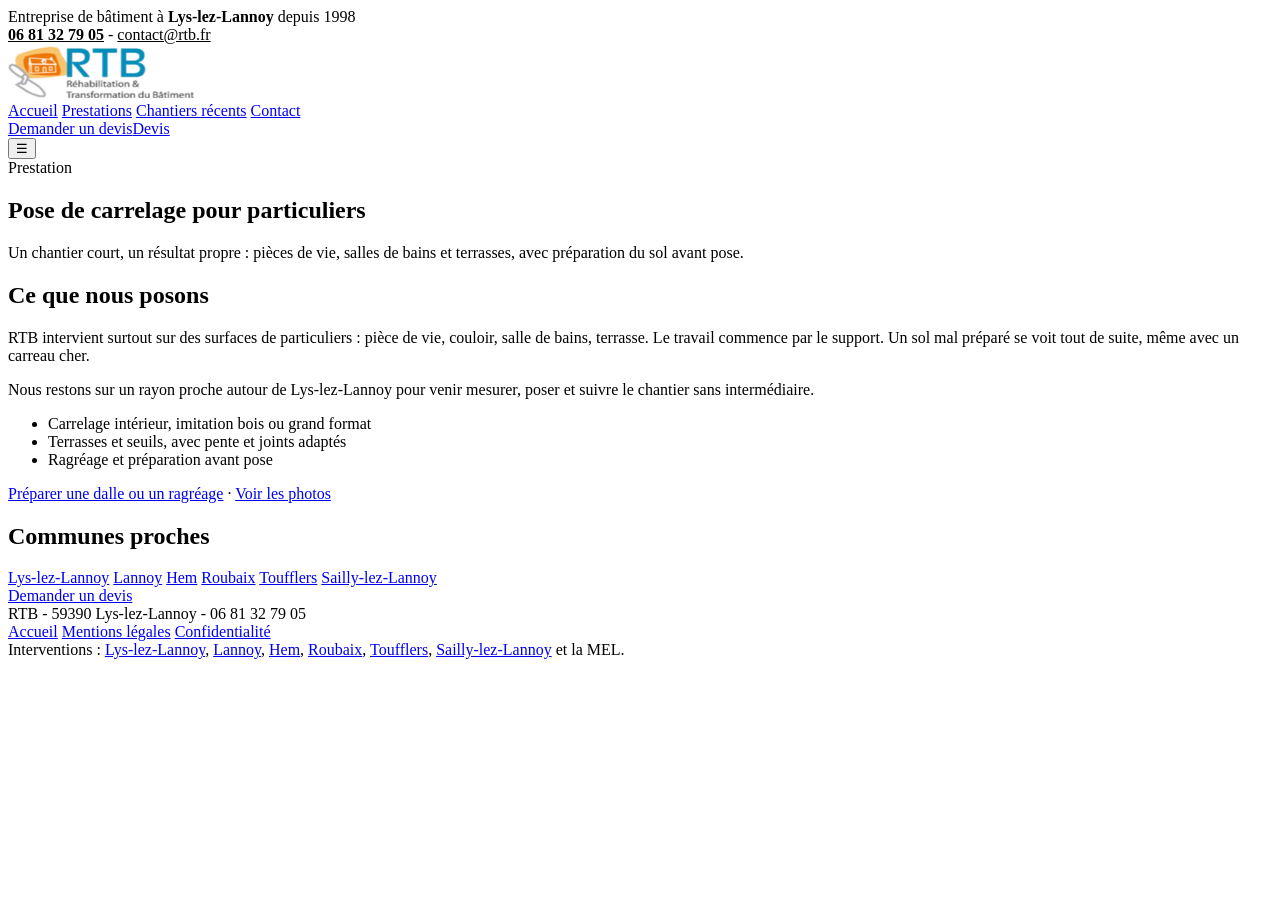
==== carrelage.html @ 93890838 "Close remaining local SEO gaps: HTTPS redirect, legal noindex, chantier H1." ====
﻿<!DOCTYPE html>
<html lang="fr">
<head>
    <meta charset="UTF-8">
    <meta name="viewport" content="width=device-width, initial-scale=1.0">
    <title>Carrelage à Lys-lez-Lannoy et dans la MEL | RTB</title>
    <meta name="description" content="Pose de carrelage intérieur et terrasse à Lys-lez-Lannoy. Préparation du support, ragréage et finitions. Devis gratuit, rappel sous 48 h.">
    <link rel="canonical" href="https://rtb.fr/carrelage.html">
    <link rel="icon" href="favicon.ico" sizes="any">
    <link rel="icon" type="image/png" sizes="32x32" href="favicon-32.png">
    <link rel="apple-touch-icon" href="apple-touch-icon.png">
    <meta property="og:type" content="website">
    <meta property="og:url" content="https://rtb.fr/carrelage.html">
    <meta property="og:title" content="Carrelage à Lys-lez-Lannoy et dans la MEL | RTB">
    <meta property="og:description" content="Pose de carrelage intérieur et terrasse à Lys-lez-Lannoy. Préparation du support, ragréage et finitions. Devis gratuit, rappel sous 48 h.">
    <meta property="og:image" content="https://rtb.fr/images/piece.jpg">
    <link rel="stylesheet" href="site.css">
    <script src="tracking.js" defer></script>
    <script type="application/ld+json">
{
      "@context": "https://schema.org",
      "@type": "Service",
      "name": "Pose de carrelage",
      "url": "https://rtb.fr/carrelage.html",
      "provider": {
        "@type": "HomeAndConstructionBusiness",
        "name": "Réhabilitation Transformation Bâtiment Rtb",
        "alternateName": "RTB",
        "telephone": "+33681327905",
        "address": {
          "@type": "PostalAddress",
          "addressLocality": "Lys-lez-Lannoy",
          "postalCode": "59390",
          "addressCountry": "FR"
        }
      },
      "areaServed": [
        {"@type":"City","name":"Lys-lez-Lannoy"},
        {"@type":"City","name":"Lannoy"},
        {"@type":"City","name":"Hem"},
        {"@type":"City","name":"Roubaix"},
        {"@type":"City","name":"Toufflers"},
        {"@type":"City","name":"Sailly-lez-Lannoy"}
      ]
    }
    </script>
</head>
<body>
    <div class="topbar">
        <div class="container topbar-inner">
            <div>Entreprise de bâtiment à <strong>Lys-lez-Lannoy</strong> depuis 1998</div>
            <div>
                <a href="tel:0681327905" style="color: inherit;"><strong>06 81 32 79 05</strong></a>
                -
                <a href="mailto:contact@rtb.fr" style="color: inherit;">contact@rtb.fr</a>
            </div>
        </div>
    </div>
    <header class="site-header">
        <div class="container header-inner">
            <a class="brand" href="index.html" aria-label="Accueil RTB">
                <img src="rtb-logo.png" alt="RTB Bâtiment" width="186" height="54">
            </a>
            <div class="nav-wrap" data-nav-wrap>
                <div class="nav-shell">
                    <nav class="nav" aria-label="Navigation principale">
                        <a class="nav-link" href="index.html">Accueil</a>
                        <a class="nav-link" href="index.html#prestations">Prestations</a>
                        <a class="nav-link" href="chantiers-recents.html">Chantiers récents</a>
                        <a class="nav-link" href="index.html#contact">Contact</a>
                    </nav>
                </div>
            </div>
            <div class="header-cta">
                <a href="index.html#top" class="btn btn-primary"><span class="cta-full">Demander un devis</span><span class="cta-short">Devis</span></a>
            </div>
            <button class="menu-toggle" type="button" aria-label="Ouvrir le menu" aria-expanded="false" data-menu-toggle>&#9776;</button>
        </div>
    </header>
    <main class="page-main">
        <div class="container">
            <section class="page-hero">
                <span class="eyebrow">Prestation</span>
                <h1>Pose de carrelage pour particuliers</h1>
                <p class="intro">Un chantier court, un résultat propre : pièces de vie, salles de bains et terrasses, avec préparation du sol avant pose.</p>
            </section>
                        <section class="card">
                <h2>Ce que nous posons</h2>
                <p>RTB intervient surtout sur des surfaces de particuliers : pièce de vie, couloir, salle de bains, terrasse. Le travail commence par le support. Un sol mal préparé se voit tout de suite, même avec un carreau cher.</p>
                <p>Nous restons sur un rayon proche autour de Lys-lez-Lannoy pour venir mesurer, poser et suivre le chantier sans intermédiaire.</p>
                <ul>
                    <li>Carrelage intérieur, imitation bois ou grand format</li>
                    <li>Terrasses et seuils, avec pente et joints adaptés</li>
                    <li>Ragréage et préparation avant pose</li>
                </ul>
                <p><a href="dalles-terrasses.html">Préparer une dalle ou un ragréage</a> · <a href="chantiers-recents.html">Voir les photos</a></p>
            </section>
            <section class="card">
                <h2>Communes proches</h2>
                <div class="related-grid">
                    <a href="lys-lez-lannoy.html">Lys-lez-Lannoy</a>
                    <a href="lannoy.html">Lannoy</a>
                    <a href="hem.html">Hem</a>
                    <a href="roubaix.html">Roubaix</a>
                    <a href="toufflers.html">Toufflers</a>
                    <a href="sailly-lez-lannoy.html">Sailly-lez-Lannoy</a>
                </div>
            </section>
            <div class="cta-row">
                <a class="btn btn-primary" href="index.html#top">Demander un devis</a>
            </div>
        </div>
    </main>
    <footer class="site-footer">
        <div class="container footer-inner">
            <div>RTB - 59390 Lys-lez-Lannoy - 06 81 32 79 05</div>
            <div class="footer-links">
                <a href="index.html">Accueil</a>
                <a href="mentions-legales.html">Mentions légales</a>
                <a href="politique-confidentialite.html">Confidentialité</a>
            </div>
            <div class="footer-zones">
                Interventions : <a href="lys-lez-lannoy.html">Lys-lez-Lannoy</a>,
                <a href="lannoy.html">Lannoy</a>,
                <a href="hem.html">Hem</a>,
                <a href="roubaix.html">Roubaix</a>,
                <a href="toufflers.html">Toufflers</a>,
                <a href="sailly-lez-lannoy.html">Sailly-lez-Lannoy</a>
                et la MEL.
            </div>
        </div>
    </footer>
    <script>
        const toggle = document.querySelector("[data-menu-toggle]");
        const navWrap = document.querySelector("[data-nav-wrap]");
        if (toggle && navWrap) {
            toggle.addEventListener("click", () => {
                const isOpen = navWrap.classList.toggle("open");
                toggle.setAttribute("aria-expanded", isOpen ? "true" : "false");
            });
            navWrap.querySelectorAll("a").forEach((link) => {
                link.addEventListener("click", () => {
                    navWrap.classList.remove("open");
                    toggle.setAttribute("aria-expanded", "false");
                });
            });
        }
    </script>
</body>
</html>
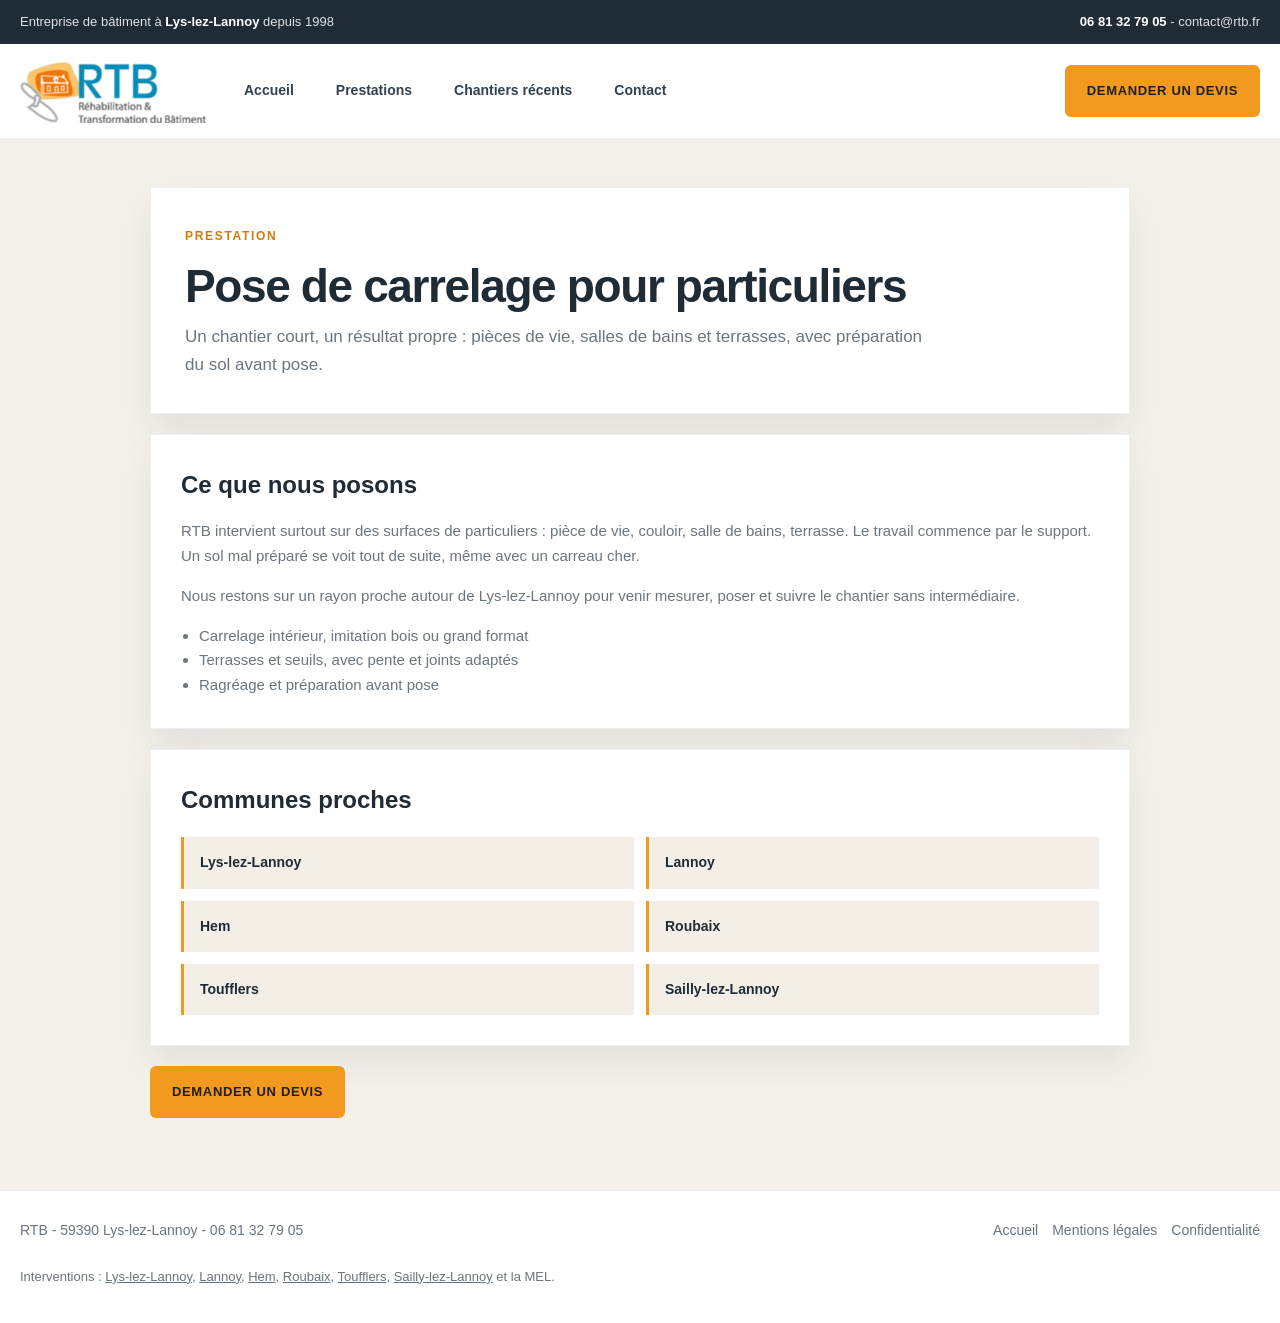
==== commit ff596734: "Add local service and city pages, reviews, and richer business markup." ====
--- a/carrelage.html
+++ b/carrelage.html
@@ -93,9 +93,7 @@
                     <li>Terrasses et seuils, avec pente et joints adaptés</li>
                     <li>Ragréage et préparation avant pose</li>
                 </ul>
-                <p><a href="dalles-terrasses.html">Préparer une dalle ou un ragréage</a> · <a href="chantiers-recents.html">Voir les photos</a></p>
-            </section>
-            <section class="card">
+            </section>            <section class="card">
                 <h2>Communes proches</h2>
                 <div class="related-grid">
                     <a href="lys-lez-lannoy.html">Lys-lez-Lannoy</a>
--- a/site.css
+++ b/site.css
@@ -0,0 +1,274 @@
+:root {
+    --bg: #f4f1eb;
+    --surface: #ffffff;
+    --surface-alt: #f3efe7;
+    --dark: #1f2b35;
+    --dark-soft: #314250;
+    --text: #24313a;
+    --muted: #69757f;
+    --line: #d8d3ca;
+    --blue: #1495c9;
+    --orange: #f29a1f;
+    --orange-dark: #d07c0c;
+    --shadow: 0 18px 34px rgba(27, 39, 49, 0.08);
+    --content: 1240px;
+}
+
+* { box-sizing: border-box; }
+html { scroll-behavior: smooth; }
+body {
+    margin: 0;
+    font-family: Inter, "Segoe UI", Arial, sans-serif;
+    color: var(--text);
+    background: var(--bg);
+    line-height: 1.65;
+}
+a { color: inherit; text-decoration: none; }
+img { display: block; max-width: 100%; height: auto; }
+.container { width: min(var(--content), calc(100% - 32px)); margin: 0 auto; }
+
+.topbar {
+    background: var(--dark);
+    color: rgba(255, 255, 255, 0.86);
+    font-size: 13px;
+}
+.topbar-inner {
+    min-height: 44px;
+    display: flex;
+    align-items: center;
+    justify-content: space-between;
+    gap: 16px;
+}
+.topbar strong { color: #fff; }
+
+.site-header {
+    position: sticky;
+    top: 0;
+    z-index: 40;
+    background: rgba(255, 255, 255, 0.97);
+    border-bottom: 1px solid rgba(31, 43, 53, 0.08);
+    backdrop-filter: blur(12px);
+}
+.header-inner {
+    min-height: 94px;
+    display: flex;
+    align-items: center;
+    gap: 26px;
+}
+.brand { flex: 0 0 auto; display: inline-flex; align-items: center; }
+.brand img { width: 186px; height: auto; }
+.menu-toggle {
+    display: none;
+    margin-left: auto;
+    width: 48px;
+    height: 48px;
+    border: 1px solid rgba(31, 43, 53, 0.12);
+    border-radius: 6px;
+    background: #fff;
+    color: var(--dark);
+    font-size: 26px;
+    cursor: pointer;
+}
+.nav-wrap {
+    flex: 1 1 auto;
+    display: flex;
+    align-items: center;
+    justify-content: space-between;
+    gap: 18px;
+    min-width: 0;
+}
+.nav-shell {
+    width: 100%;
+    display: flex;
+    align-items: center;
+    justify-content: space-between;
+    gap: 18px;
+    min-width: 0;
+}
+.nav {
+    display: flex;
+    align-items: center;
+    flex-wrap: nowrap;
+    gap: 18px;
+    min-width: 0;
+}
+.nav-link {
+    display: inline-flex;
+    align-items: center;
+    justify-content: center;
+    min-height: 36px;
+    padding: 0 12px;
+    white-space: nowrap;
+    color: var(--dark-soft);
+    font-size: 14px;
+    font-weight: 700;
+    border-radius: 999px;
+}
+.nav-link.is-current,
+.nav a.is-current {
+    background: #f4ede0;
+    color: var(--dark);
+    box-shadow: inset 0 0 0 1px rgba(242, 154, 31, 0.2);
+}
+.header-cta {
+    flex: 0 0 auto;
+    margin-left: auto;
+    display: flex;
+    align-items: center;
+}
+.header-cta .cta-short { display: none; }
+
+.btn {
+    display: inline-flex;
+    align-items: center;
+    justify-content: center;
+    min-height: 52px;
+    padding: 0 22px;
+    border: 0;
+    border-radius: 6px;
+    font-size: 13px;
+    font-weight: 800;
+    text-transform: uppercase;
+    letter-spacing: 0.05em;
+    cursor: pointer;
+}
+.btn-primary { background: var(--orange); color: #1f1f1f; }
+.btn-dark { background: var(--dark); color: #fff; }
+
+.page-main { padding: 48px 0 72px; }
+.page-main .container { width: min(980px, calc(100% - 32px)); }
+.page-hero {
+    background: #fff;
+    border: 1px solid rgba(31, 43, 53, 0.08);
+    box-shadow: var(--shadow);
+    padding: 34px;
+    margin-bottom: 20px;
+}
+.eyebrow {
+    display: inline-block;
+    color: var(--orange-dark);
+    font-size: 12px;
+    font-weight: 800;
+    letter-spacing: 0.14em;
+    text-transform: uppercase;
+}
+.page-hero h1 {
+    margin: 14px 0 12px;
+    font-size: clamp(30px, 5vw, 46px);
+    line-height: 1.05;
+    letter-spacing: -0.03em;
+    color: var(--dark);
+}
+.intro {
+    margin: 0;
+    max-width: 760px;
+    color: var(--muted);
+    font-size: 17px;
+}
+.card {
+    background: #fff;
+    border: 1px solid rgba(31, 43, 53, 0.08);
+    box-shadow: var(--shadow);
+    padding: 30px;
+    margin-bottom: 20px;
+}
+.card h2 {
+    margin: 0 0 14px;
+    color: var(--dark);
+    font-size: 24px;
+}
+.card p,
+.card li { color: var(--muted); font-size: 15px; }
+.card a { color: var(--blue); text-decoration: underline; }
+.card ul { margin: 14px 0 0; padding-left: 18px; }
+.related-grid {
+    display: grid;
+    grid-template-columns: repeat(2, minmax(0, 1fr));
+    gap: 12px;
+    margin-top: 18px;
+}
+.related-grid a {
+    display: block;
+    padding: 14px 16px;
+    background: var(--surface-alt);
+    border-left: 3px solid var(--orange);
+    color: var(--dark);
+    text-decoration: none;
+    font-weight: 700;
+    font-size: 14px;
+}
+.cta-row { margin-top: 8px; }
+
+.site-footer,
+.footer {
+    padding: 28px 0 36px;
+    background: #fff;
+    border-top: 1px solid rgba(31, 43, 53, 0.08);
+    color: var(--muted);
+    font-size: 14px;
+}
+.footer-inner {
+    display: flex;
+    justify-content: space-between;
+    gap: 16px;
+    align-items: center;
+    flex-wrap: wrap;
+}
+.footer-links {
+    display: flex;
+    gap: 14px;
+    flex-wrap: wrap;
+}
+.footer-zones {
+    width: 100%;
+    margin-top: 8px;
+    color: var(--muted);
+    font-size: 13px;
+}
+.footer-zones a { text-decoration: underline; }
+
+@media (max-width: 1180px) {
+    .menu-toggle { display: inline-flex; align-items: center; justify-content: center; margin-left: 0; }
+    .nav-wrap {
+        position: absolute;
+        top: 94px;
+        left: 0;
+        right: 0;
+        display: none;
+        padding: 0 20px 18px;
+        z-index: 12;
+    }
+    .nav-wrap.open { display: block; }
+    .nav-shell {
+        background: #fff;
+        border: 1px solid rgba(31, 43, 53, 0.08);
+        box-shadow: var(--shadow);
+        padding: 18px;
+    }
+    .nav {
+        display: grid;
+        grid-template-columns: repeat(2, minmax(0, 1fr));
+        gap: 10px;
+    }
+    .nav-link {
+        justify-content: flex-start;
+        min-height: 48px;
+        padding: 0 16px;
+    }
+    .header-cta { margin-left: auto; }
+    .header-cta .btn { min-height: 44px; padding: 0 12px; font-size: 12px; }
+    .header-cta .cta-full { display: none; }
+    .header-cta .cta-short { display: inline; }
+}
+
+@media (max-width: 720px) {
+    .topbar-inner,
+    .footer-inner { flex-direction: column; align-items: flex-start; }
+    .header-inner { min-height: 82px; }
+    .nav-wrap { top: 82px; padding: 0 14px 14px; }
+    .nav { grid-template-columns: 1fr; }
+    .page-hero,
+    .card { padding: 22px; }
+    .related-grid { grid-template-columns: 1fr; }
+    .brand img { width: 118px; }
+}
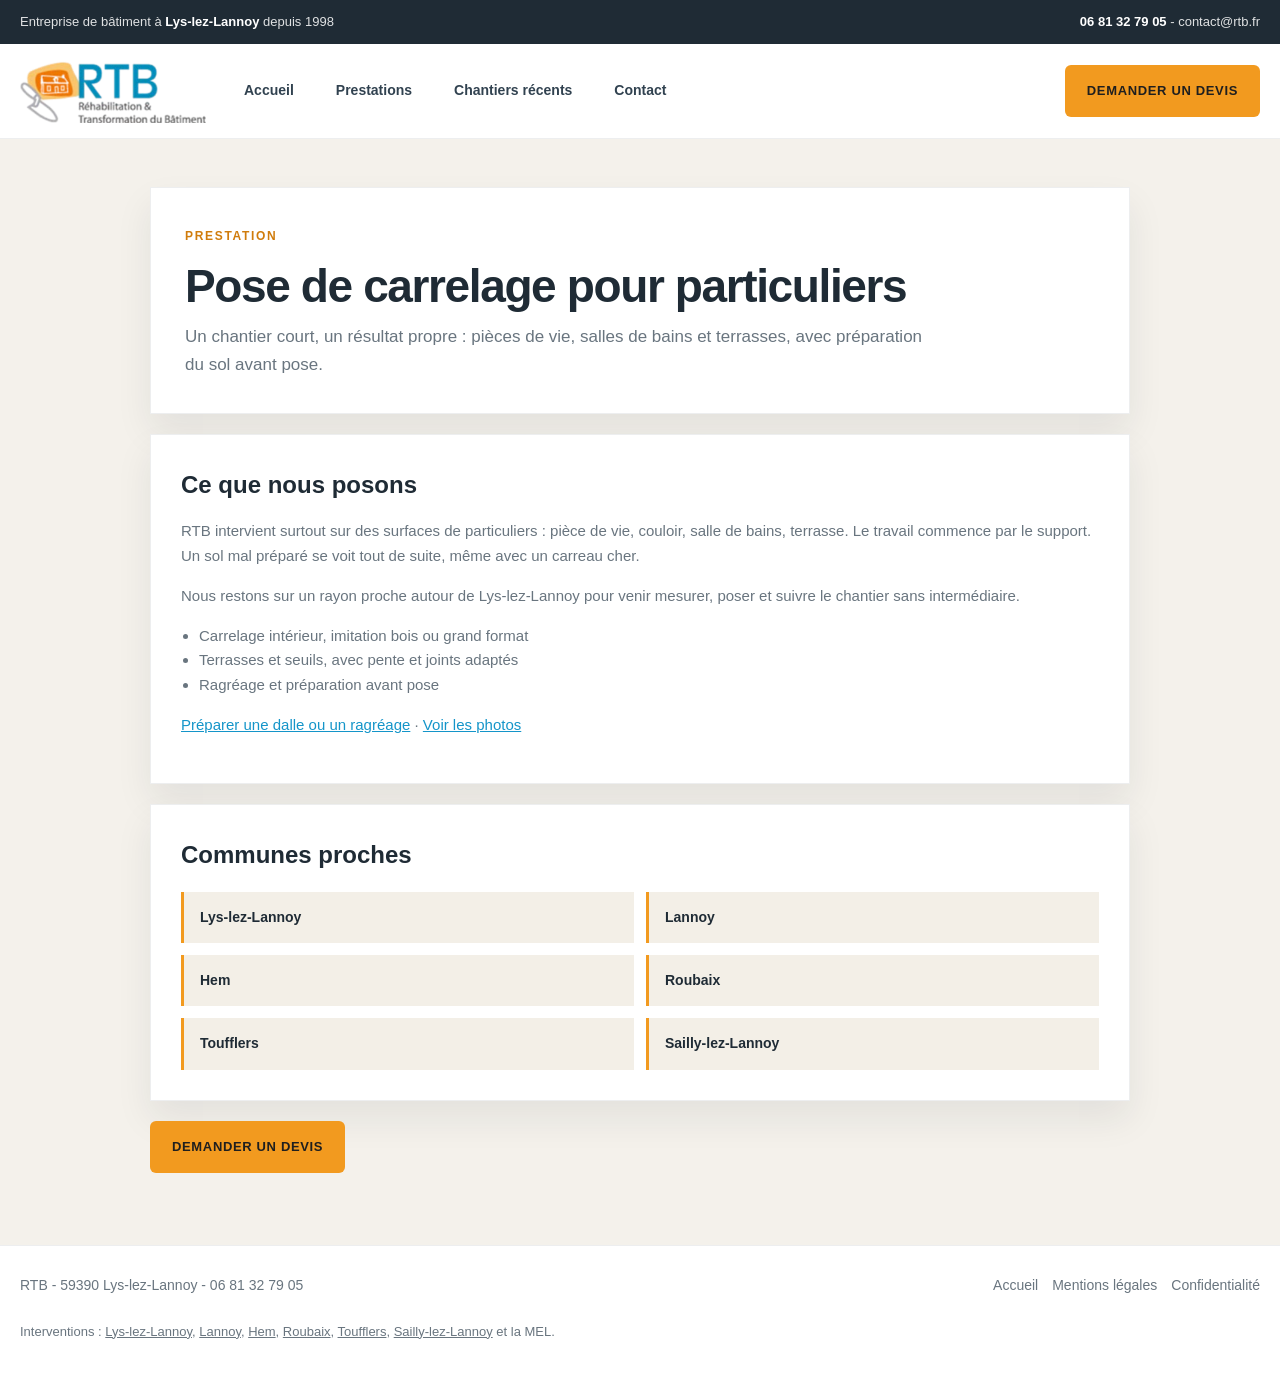
==== commit 9bf9aace: "Navigation: send Devis buttons to the quote form (smooth scroll + focus), add mobile action bar and " ====
--- a/carrelage.html
+++ b/carrelage.html
@@ -15,7 +15,9 @@
     <meta property="og:description" content="Pose de carrelage intérieur et terrasse à Lys-lez-Lannoy. Préparation du support, ragréage et finitions. Devis gratuit, rappel sous 48 h.">
     <meta property="og:image" content="https://rtb.fr/images/piece.jpg">
     <link rel="stylesheet" href="site.css">
+    <link rel="stylesheet" href="ux.css">
     <script src="tracking.js" defer></script>
+    <script src="site.js" defer></script>
     <script type="application/ld+json">
 {
       "@context": "https://schema.org",
@@ -45,7 +47,7 @@
     }
     </script>
 </head>
-<body>
+<body class="has-mobile-bar">
     <div class="topbar">
         <div class="container topbar-inner">
             <div>Entreprise de bâtiment à <strong>Lys-lez-Lannoy</strong> depuis 1998</div>
@@ -61,7 +63,7 @@
             <a class="brand" href="index.html" aria-label="Accueil RTB">
                 <img src="rtb-logo.png" alt="RTB Bâtiment" width="186" height="54">
             </a>
-            <div class="nav-wrap" data-nav-wrap>
+            <div class="nav-wrap" id="site-nav" data-nav-wrap>
                 <div class="nav-shell">
                     <nav class="nav" aria-label="Navigation principale">
                         <a class="nav-link" href="index.html">Accueil</a>
@@ -72,9 +74,9 @@
                 </div>
             </div>
             <div class="header-cta">
-                <a href="index.html#top" class="btn btn-primary"><span class="cta-full">Demander un devis</span><span class="cta-short">Devis</span></a>
+                <a href="index.html#devis" class="btn btn-primary"><span class="cta-full">Demander un devis</span><span class="cta-short">Devis</span></a>
             </div>
-            <button class="menu-toggle" type="button" aria-label="Ouvrir le menu" aria-expanded="false" data-menu-toggle>&#9776;</button>
+            <button class="menu-toggle" type="button" aria-label="Ouvrir le menu" aria-expanded="false" aria-controls="site-nav" data-menu-toggle>&#9776;</button>
         </div>
     </header>
     <main class="page-main">
@@ -93,7 +95,9 @@
                     <li>Terrasses et seuils, avec pente et joints adaptés</li>
                     <li>Ragréage et préparation avant pose</li>
                 </ul>
-            </section>            <section class="card">
+                <p><a href="dalles-terrasses.html">Préparer une dalle ou un ragréage</a> · <a href="chantiers-recents.html">Voir les photos</a></p>
+            </section>
+            <section class="card">
                 <h2>Communes proches</h2>
                 <div class="related-grid">
                     <a href="lys-lez-lannoy.html">Lys-lez-Lannoy</a>
@@ -105,7 +109,7 @@
                 </div>
             </section>
             <div class="cta-row">
-                <a class="btn btn-primary" href="index.html#top">Demander un devis</a>
+                <a class="btn btn-primary" href="index.html#devis">Demander un devis</a>
             </div>
         </div>
     </main>
@@ -128,21 +132,14 @@
             </div>
         </div>
     </footer>
-    <script>
-        const toggle = document.querySelector("[data-menu-toggle]");
-        const navWrap = document.querySelector("[data-nav-wrap]");
-        if (toggle && navWrap) {
-            toggle.addEventListener("click", () => {
-                const isOpen = navWrap.classList.toggle("open");
-                toggle.setAttribute("aria-expanded", isOpen ? "true" : "false");
-            });
-            navWrap.querySelectorAll("a").forEach((link) => {
-                link.addEventListener("click", () => {
-                    navWrap.classList.remove("open");
-                    toggle.setAttribute("aria-expanded", "false");
-                });
-            });
-        }
-    </script>
+
+    <nav class="mobile-bar" aria-label="Actions rapides">
+        <a class="mobile-bar-btn mobile-bar-call" href="tel:0681327905">
+            <svg viewBox="0 0 24 24" fill="currentColor" aria-hidden="true" focusable="false"><path d="M6.6 10.8a15.1 15.1 0 0 0 6.6 6.6l2.2-2.2a1 1 0 0 1 1-.25c1.1.37 2.3.57 3.6.57a1 1 0 0 1 1 1V20a1 1 0 0 1-1 1A17 17 0 0 1 3 4a1 1 0 0 1 1-1h3.5a1 1 0 0 1 1 1c0 1.25.2 2.45.57 3.57a1 1 0 0 1-.25 1z"/></svg>
+            <span>Appeler<span class="sr-only"> le 06 81 32 79 05</span></span>
+        </a>
+        <a class="mobile-bar-btn mobile-bar-devis" href="index.html#devis">Devis</a>
+    </nav>
+
 </body>
 </html>
--- a/ux.css
+++ b/ux.css
@@ -0,0 +1,81 @@
+/*
+ * RTB - couche partagée accessibilité / mobile.
+ * Chargée après le CSS propre à chaque page pour ne modifier que ce qui est nécessaire.
+ */
+
+/* ---------- Utilitaires ---------- */
+.sr-only {
+    position: absolute;
+    width: 1px;
+    height: 1px;
+    margin: -1px;
+    padding: 0;
+    overflow: hidden;
+    clip: rect(0, 0, 0, 0);
+    white-space: nowrap;
+    border: 0;
+}
+
+/* Le formulaire de devis ne doit pas passer sous l'en-tête fixe après un défilement. */
+#devis { scroll-margin-top: 7rem; }
+
+/* ---------- Barre d'actions mobile (Appeler / Devis) ---------- */
+.mobile-bar { display: none; }
+
+@media (max-width: 760px) {
+    .mobile-bar {
+        position: fixed;
+        left: 0;
+        right: 0;
+        bottom: 0;
+        z-index: 60;
+        display: grid;
+        grid-template-columns: 1fr 1fr;
+        gap: 0.5rem;
+        padding: 0.5rem max(0.75rem, env(safe-area-inset-right)) calc(0.5rem + env(safe-area-inset-bottom)) max(0.75rem, env(safe-area-inset-left));
+        background: #fff;
+        border-top: 1px solid rgba(31, 43, 53, 0.25);
+        box-shadow: 0 -8px 20px rgba(27, 39, 49, 0.12);
+    }
+
+    .mobile-bar-btn {
+        display: inline-flex;
+        align-items: center;
+        justify-content: center;
+        gap: 0.5rem;
+        min-height: 3rem;
+        padding: 0 1rem;
+        border-radius: 6px;
+        font-size: 1rem;
+        font-weight: 800;
+        letter-spacing: 0.04em;
+        text-transform: uppercase;
+        text-decoration: none;
+    }
+
+    .mobile-bar-btn svg { flex: 0 0 auto; width: 1.25rem; height: 1.25rem; }
+    .mobile-bar-call { background: #1f2b35; color: #fff; }
+    .mobile-bar-devis { background: #f29a1f; color: #1f1f1f; }
+
+    /* Le contenu et le pied de page restent entièrement accessibles au-dessus de la barre. */
+    body.has-mobile-bar .site-footer,
+    body.has-mobile-bar .footer {
+        padding-bottom: calc(5.5rem + env(safe-area-inset-bottom));
+    }
+
+    html { scroll-padding-bottom: 5.5rem; }
+
+    body.has-mobile-bar .scroll-top {
+        right: 1rem;
+        bottom: calc(5.5rem + env(safe-area-inset-bottom));
+    }
+}
+
+/* Écrans très courts (zoom élevé, paysage) : rien ne reste fixé et ne masque le contenu. */
+@media (max-height: 30rem) {
+    .site-header { position: static; }
+    .mobile-bar { position: static; box-shadow: none; }
+    body.has-mobile-bar .site-footer,
+    body.has-mobile-bar .footer { padding-bottom: 2rem; }
+    body.has-mobile-bar .scroll-top { bottom: 1rem; }
+}
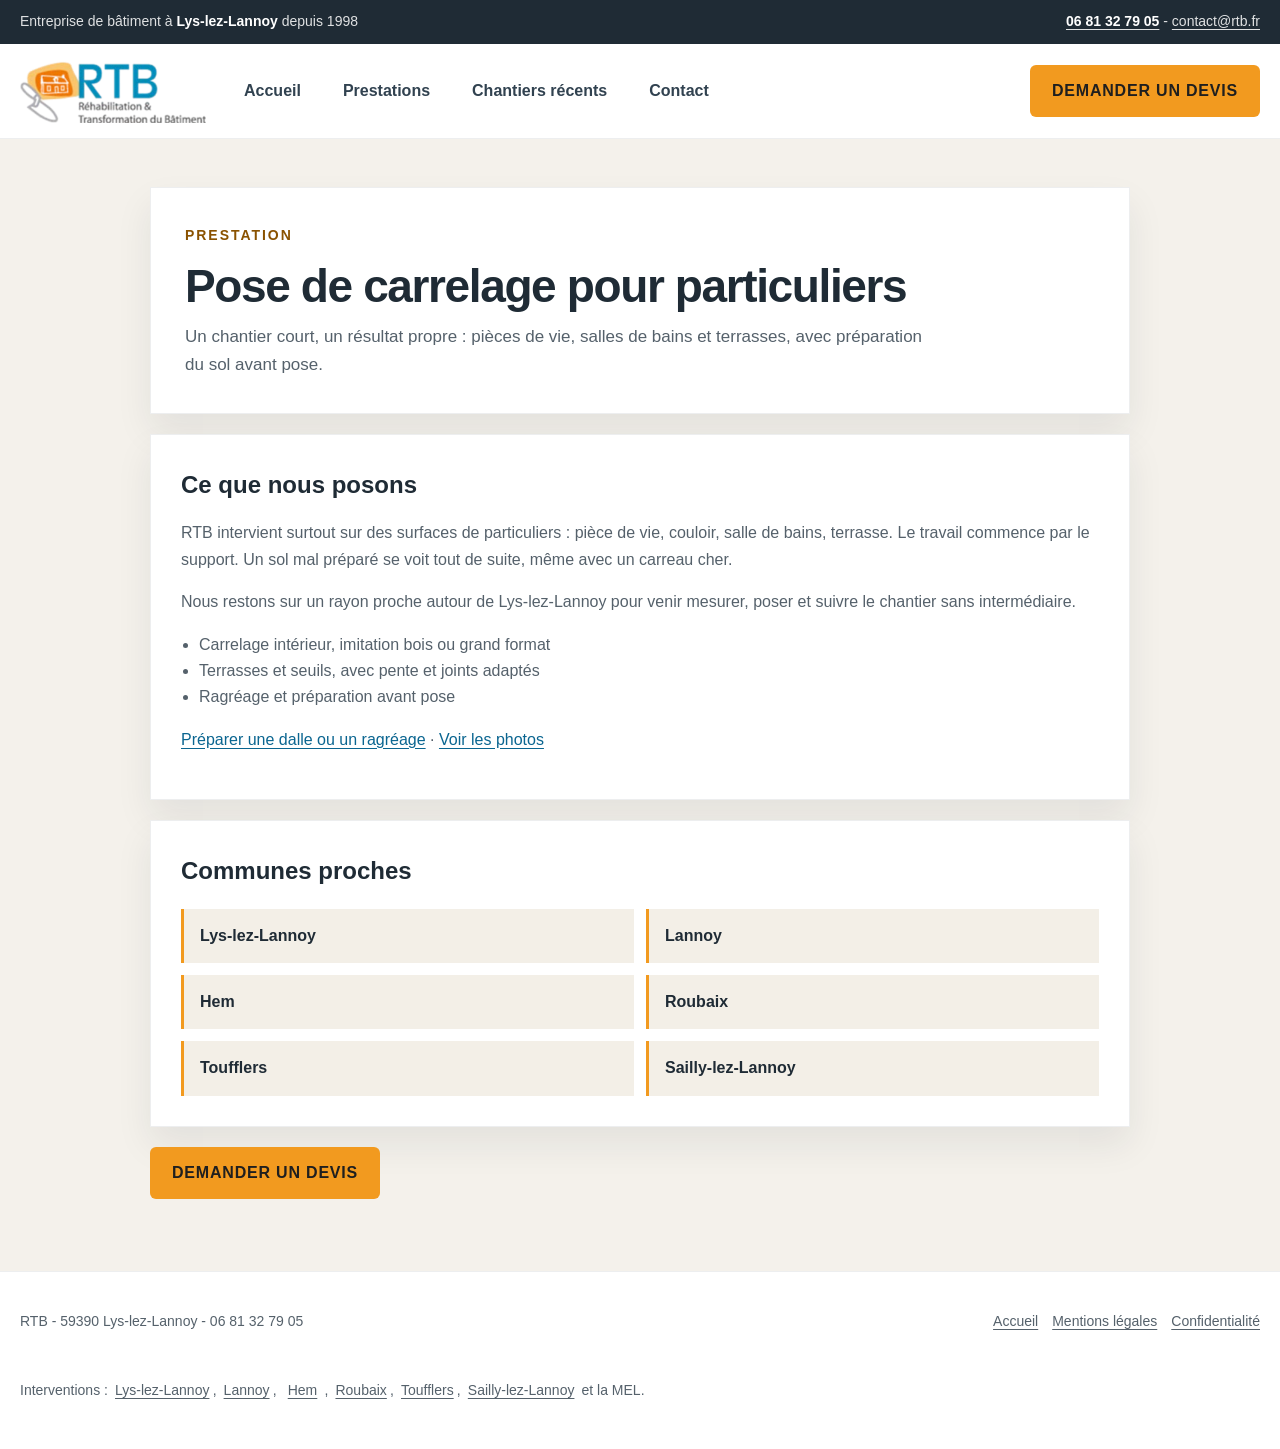
==== commit af757ea6: "Readability and accessibility: rem font sizes (16 px body, 14 px minimum), AA contrast tokens, visib" ====
--- a/carrelage.html
+++ b/carrelage.html
@@ -48,7 +48,9 @@
     </script>
 </head>
 <body class="has-mobile-bar">
-    <div class="topbar">
+    <a class="skip-link" href="#main">Aller au contenu principal</a>
+
+    <div class="topbar" role="region" aria-label="Coordonnées de l'entreprise">
         <div class="container topbar-inner">
             <div>Entreprise de bâtiment à <strong>Lys-lez-Lannoy</strong> depuis 1998</div>
             <div>
@@ -79,7 +81,7 @@
             <button class="menu-toggle" type="button" aria-label="Ouvrir le menu" aria-expanded="false" aria-controls="site-nav" data-menu-toggle>&#9776;</button>
         </div>
     </header>
-    <main class="page-main">
+    <main id="main" tabindex="-1" class="page-main">
         <div class="container">
             <section class="page-hero">
                 <span class="eyebrow">Prestation</span>
--- a/site.css
+++ b/site.css
@@ -5,11 +5,12 @@
     --dark: #1f2b35;
     --dark-soft: #314250;
     --text: #24313a;
-    --muted: #69757f;
+    --muted: #55616b;
     --line: #d8d3ca;
     --blue: #1495c9;
     --orange: #f29a1f;
-    --orange-dark: #d07c0c;
+    --orange-dark: #8a5200; /* orange foncé : texte (≥ 5:1) ; --orange reste réservé aux aplats */
+    --blue-text: #0a6590;
     --shadow: 0 18px 34px rgba(27, 39, 49, 0.08);
     --content: 1240px;
 }
@@ -30,7 +31,7 @@
 .topbar {
     background: var(--dark);
     color: rgba(255, 255, 255, 0.86);
-    font-size: 13px;
+    font-size: 0.875rem;
 }
 .topbar-inner {
     min-height: 44px;
@@ -62,11 +63,11 @@
     margin-left: auto;
     width: 48px;
     height: 48px;
-    border: 1px solid rgba(31, 43, 53, 0.12);
+    border: 1px solid rgba(31, 43, 53, 0.55);
     border-radius: 6px;
     background: #fff;
     color: var(--dark);
-    font-size: 26px;
+    font-size: 1.625rem;
     cursor: pointer;
 }
 .nav-wrap {
@@ -96,11 +97,11 @@
     display: inline-flex;
     align-items: center;
     justify-content: center;
-    min-height: 36px;
+    min-height: 2.75rem;
     padding: 0 12px;
     white-space: nowrap;
     color: var(--dark-soft);
-    font-size: 14px;
+    font-size: 1rem;
     font-weight: 700;
     border-radius: 999px;
 }
@@ -126,7 +127,7 @@
     padding: 0 22px;
     border: 0;
     border-radius: 6px;
-    font-size: 13px;
+    font-size: 1rem;
     font-weight: 800;
     text-transform: uppercase;
     letter-spacing: 0.05em;
@@ -147,14 +148,14 @@
 .eyebrow {
     display: inline-block;
     color: var(--orange-dark);
-    font-size: 12px;
+    font-size: 0.875rem;
     font-weight: 800;
     letter-spacing: 0.14em;
     text-transform: uppercase;
 }
 .page-hero h1 {
     margin: 14px 0 12px;
-    font-size: clamp(30px, 5vw, 46px);
+    font-size: clamp(1.875rem, 5vw, 2.875rem);
     line-height: 1.05;
     letter-spacing: -0.03em;
     color: var(--dark);
@@ -163,7 +164,7 @@
     margin: 0;
     max-width: 760px;
     color: var(--muted);
-    font-size: 17px;
+    font-size: 1.0625rem;
 }
 .card {
     background: #fff;
@@ -175,11 +176,11 @@
 .card h2 {
     margin: 0 0 14px;
     color: var(--dark);
-    font-size: 24px;
+    font-size: 1.5rem;
 }
 .card p,
-.card li { color: var(--muted); font-size: 15px; }
-.card a { color: var(--blue); text-decoration: underline; }
+.card li { color: var(--muted); font-size: 1rem; }
+.card a { color: var(--blue-text); text-decoration: underline; }
 .card ul { margin: 14px 0 0; padding-left: 18px; }
 .related-grid {
     display: grid;
@@ -195,7 +196,7 @@
     color: var(--dark);
     text-decoration: none;
     font-weight: 700;
-    font-size: 14px;
+    font-size: 1rem;
 }
 .cta-row { margin-top: 8px; }
 
@@ -205,7 +206,7 @@
     background: #fff;
     border-top: 1px solid rgba(31, 43, 53, 0.08);
     color: var(--muted);
-    font-size: 14px;
+    font-size: 0.875rem;
 }
 .footer-inner {
     display: flex;
@@ -223,7 +224,7 @@
     width: 100%;
     margin-top: 8px;
     color: var(--muted);
-    font-size: 13px;
+    font-size: 0.875rem;
 }
 .footer-zones a { text-decoration: underline; }
 
@@ -256,7 +257,7 @@
         padding: 0 16px;
     }
     .header-cta { margin-left: auto; }
-    .header-cta .btn { min-height: 44px; padding: 0 12px; font-size: 12px; }
+    .header-cta .btn { min-height: 44px; padding: 0 12px; font-size: 0.9375rem; }
     .header-cta .cta-full { display: none; }
     .header-cta .cta-short { display: inline; }
 }
--- a/ux.css
+++ b/ux.css
@@ -2,6 +2,91 @@
  * RTB - couche partagée accessibilité / mobile.
  * Chargée après le CSS propre à chaque page pour ne modifier que ce qui est nécessaire.
  */
+
+/* ---------- Texte : base 16 px, tout en unités relatives ---------- */
+html { -webkit-text-size-adjust: 100%; text-size-adjust: 100%; }
+body { font-size: 1rem; overflow-wrap: break-word; }
+
+/* ---------- Lien d'évitement ---------- */
+.skip-link {
+    position: absolute;
+    top: -5rem;
+    left: 0.75rem;
+    z-index: 100;
+    padding: 0.75rem 1rem;
+    border-radius: 6px;
+    background: #1f2b35;
+    color: #fff;
+    font-weight: 700;
+    text-decoration: underline;
+}
+.skip-link:focus { top: 0.75rem; }
+main:focus, main:focus-visible { outline: none; }
+
+/* ---------- Focus clavier visible ---------- */
+:focus-visible {
+    outline: 3px solid #1f2b35;
+    outline-offset: 2px;
+}
+/* Sur fonds sombres, l'anneau passe en blanc pour rester visible (≥ 3:1). */
+.topbar :focus-visible,
+.hero-copy :focus-visible,
+.contact-panel :focus-visible,
+.territory-note :focus-visible { outline-color: #fff; }
+input:focus-visible,
+textarea:focus-visible,
+select:focus-visible {
+    outline-offset: 0;
+    border-color: #1f2b35;
+}
+
+/* ---------- Liens reconnaissables sans la couleur : soulignés ---------- */
+p a:not(.btn),
+li a:not(.channel):not(.btn),
+.card > a:not(.btn),
+.photo-rights a,
+.reviews-note a,
+.footer-links a,
+.footer-zones a,
+.topbar a { text-decoration: underline; text-underline-offset: 0.18em; }
+
+/* ---------- Cibles tactiles d'au moins 44 x 44 px ---------- */
+.nav-link,
+.nav a { min-height: 2.75rem; }
+.menu-toggle { min-width: 2.75rem; min-height: 2.75rem; border-color: rgba(31, 43, 53, 0.55); }
+.topbar a,
+.footer-links a { display: inline-flex; align-items: center; min-height: 2.75rem; }
+.footer-zones a { display: inline-block; min-width: 2.75rem; padding: 0.7rem 0.2rem; text-align: center; }
+.brand { min-height: 2.75rem; }
+.contact-line a,
+.card div > a { display: inline-flex; align-items: center; min-height: 2.75rem; }
+.zone-links a { min-width: 2.75rem; justify-content: center; }
+.nav-link.is-current,
+.nav a.is-current {
+    text-decoration: underline;
+    text-decoration-thickness: 2px;
+    text-underline-offset: 6px;
+}
+
+/* Très petits écrans (320 px, zoom 400 %) : l'en-tête reste sur une ligne sans débordement. */
+@media (max-width: 22.5rem) {
+    .header-inner { gap: 0.25rem; }
+    .brand img { width: 6rem; }
+    .header-cta .btn { padding: 0 0.5rem; }
+}
+
+/* ---------- Mouvement réduit ---------- */
+@media (prefers-reduced-motion: reduce) {
+    html { scroll-behavior: auto !important; }
+    *, *::before, *::after {
+        animation-duration: 0.01ms !important;
+        animation-iteration-count: 1 !important;
+        transition-duration: 0.01ms !important;
+        scroll-behavior: auto !important;
+    }
+    .btn:hover,
+    a.service-card:hover { transform: none !important; }
+}
 
 /* ---------- Utilitaires ---------- */
 .sr-only {
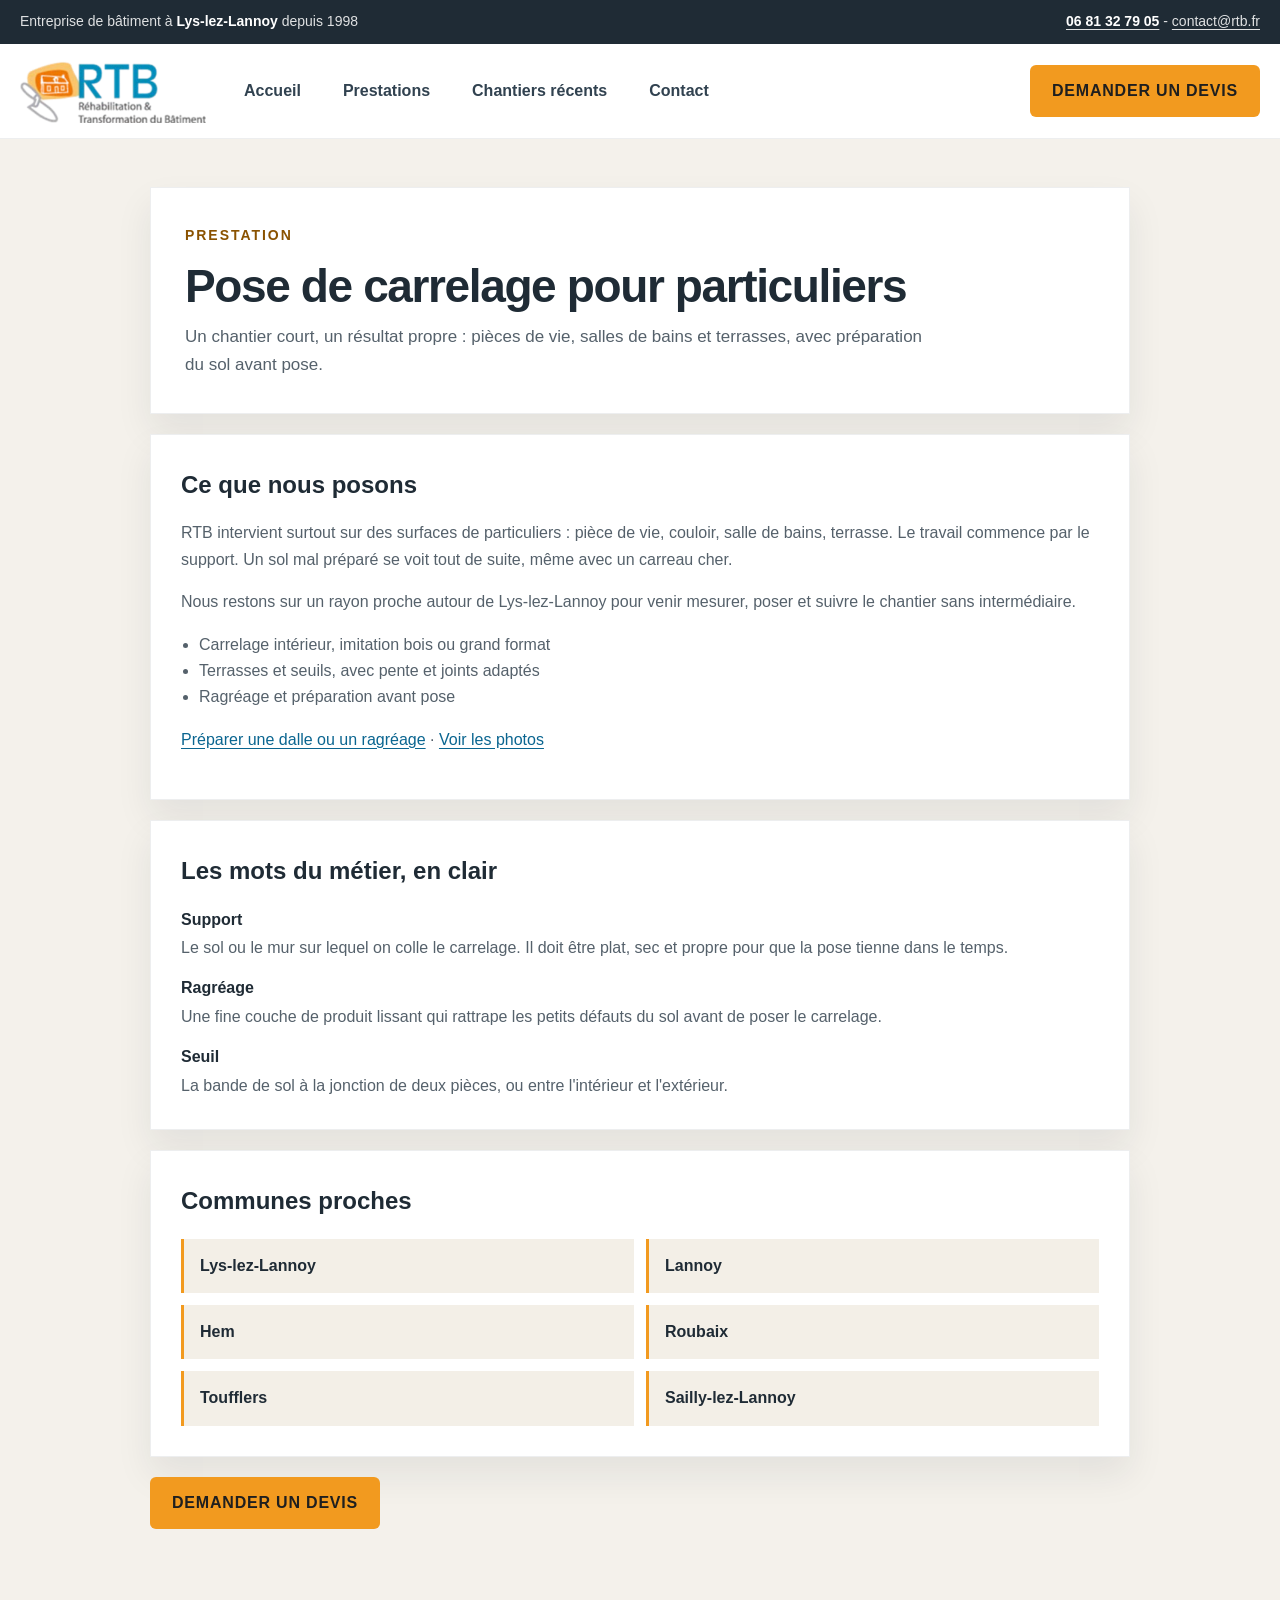
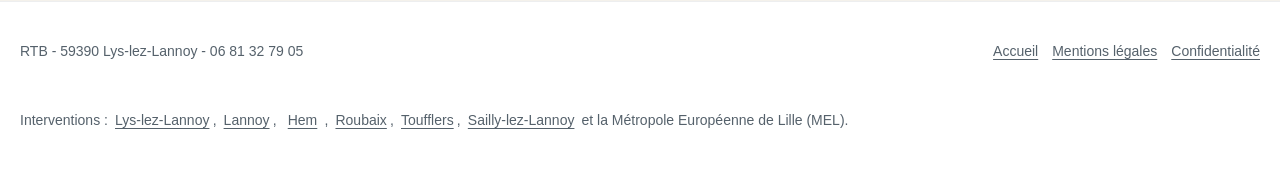
==== commit 7756f689: "Vocabulary: spell out MEL, rewrite hero (who/what/where, for individuals), plain-language notes for " ====
--- a/carrelage.html
+++ b/carrelage.html
@@ -3,7 +3,7 @@
 <head>
     <meta charset="UTF-8">
     <meta name="viewport" content="width=device-width, initial-scale=1.0">
-    <title>Carrelage à Lys-lez-Lannoy et dans la MEL | RTB</title>
+    <title>Carrelage à Lys-lez-Lannoy et dans la métropole de Lille | RTB</title>
     <meta name="description" content="Pose de carrelage intérieur et terrasse à Lys-lez-Lannoy. Préparation du support, ragréage et finitions. Devis gratuit, rappel sous 48 h.">
     <link rel="canonical" href="https://rtb.fr/carrelage.html">
     <link rel="icon" href="favicon.ico" sizes="any">
@@ -11,7 +11,7 @@
     <link rel="apple-touch-icon" href="apple-touch-icon.png">
     <meta property="og:type" content="website">
     <meta property="og:url" content="https://rtb.fr/carrelage.html">
-    <meta property="og:title" content="Carrelage à Lys-lez-Lannoy et dans la MEL | RTB">
+    <meta property="og:title" content="Carrelage à Lys-lez-Lannoy et dans la métropole de Lille | RTB">
     <meta property="og:description" content="Pose de carrelage intérieur et terrasse à Lys-lez-Lannoy. Préparation du support, ragréage et finitions. Devis gratuit, rappel sous 48 h.">
     <meta property="og:image" content="https://rtb.fr/images/piece.jpg">
     <link rel="stylesheet" href="site.css">
@@ -100,6 +100,17 @@
                 <p><a href="dalles-terrasses.html">Préparer une dalle ou un ragréage</a> · <a href="chantiers-recents.html">Voir les photos</a></p>
             </section>
             <section class="card">
+                <h2>Les mots du métier, en clair</h2>
+                <dl class="glossary">
+                    <dt>Support</dt>
+                    <dd>Le sol ou le mur sur lequel on colle le carrelage. Il doit être plat, sec et propre pour que la pose tienne dans le temps.</dd>
+                    <dt>Ragréage</dt>
+                    <dd>Une fine couche de produit lissant qui rattrape les petits défauts du sol avant de poser le carrelage.</dd>
+                    <dt>Seuil</dt>
+                    <dd>La bande de sol à la jonction de deux pièces, ou entre l'intérieur et l'extérieur.</dd>
+                </dl>
+            </section>
+            <section class="card">
                 <h2>Communes proches</h2>
                 <div class="related-grid">
                     <a href="lys-lez-lannoy.html">Lys-lez-Lannoy</a>
@@ -130,7 +141,7 @@
                 <a href="roubaix.html">Roubaix</a>,
                 <a href="toufflers.html">Toufflers</a>,
                 <a href="sailly-lez-lannoy.html">Sailly-lez-Lannoy</a>
-                et la MEL.
+                et la Métropole Européenne de Lille (MEL).
             </div>
         </div>
     </footer>
--- a/ux.css
+++ b/ux.css
@@ -88,6 +88,21 @@
     a.service-card:hover { transform: none !important; }
 }
 
+/* ---------- Explications du jargon, toujours visibles (aucune infobulle au survol) ---------- */
+.plain-note {
+    margin: 0.75rem 0 0;
+    padding: 0.625rem 0.75rem;
+    border-left: 4px solid #1495c9;
+    background: #eef6fa;
+    color: #24313a;
+    font-size: 1rem;
+}
+.service-body .plain-note { margin-top: 0.75rem; }
+.glossary { margin: 1rem 0 0; }
+.glossary dt { margin-top: 0.875rem; color: #1f2b35; font-weight: 800; }
+.glossary dt:first-child { margin-top: 0; }
+.glossary dd { margin: 0.125rem 0 0; color: #55616b; font-size: 1rem; }
+
 /* ---------- Utilitaires ---------- */
 .sr-only {
     position: absolute;
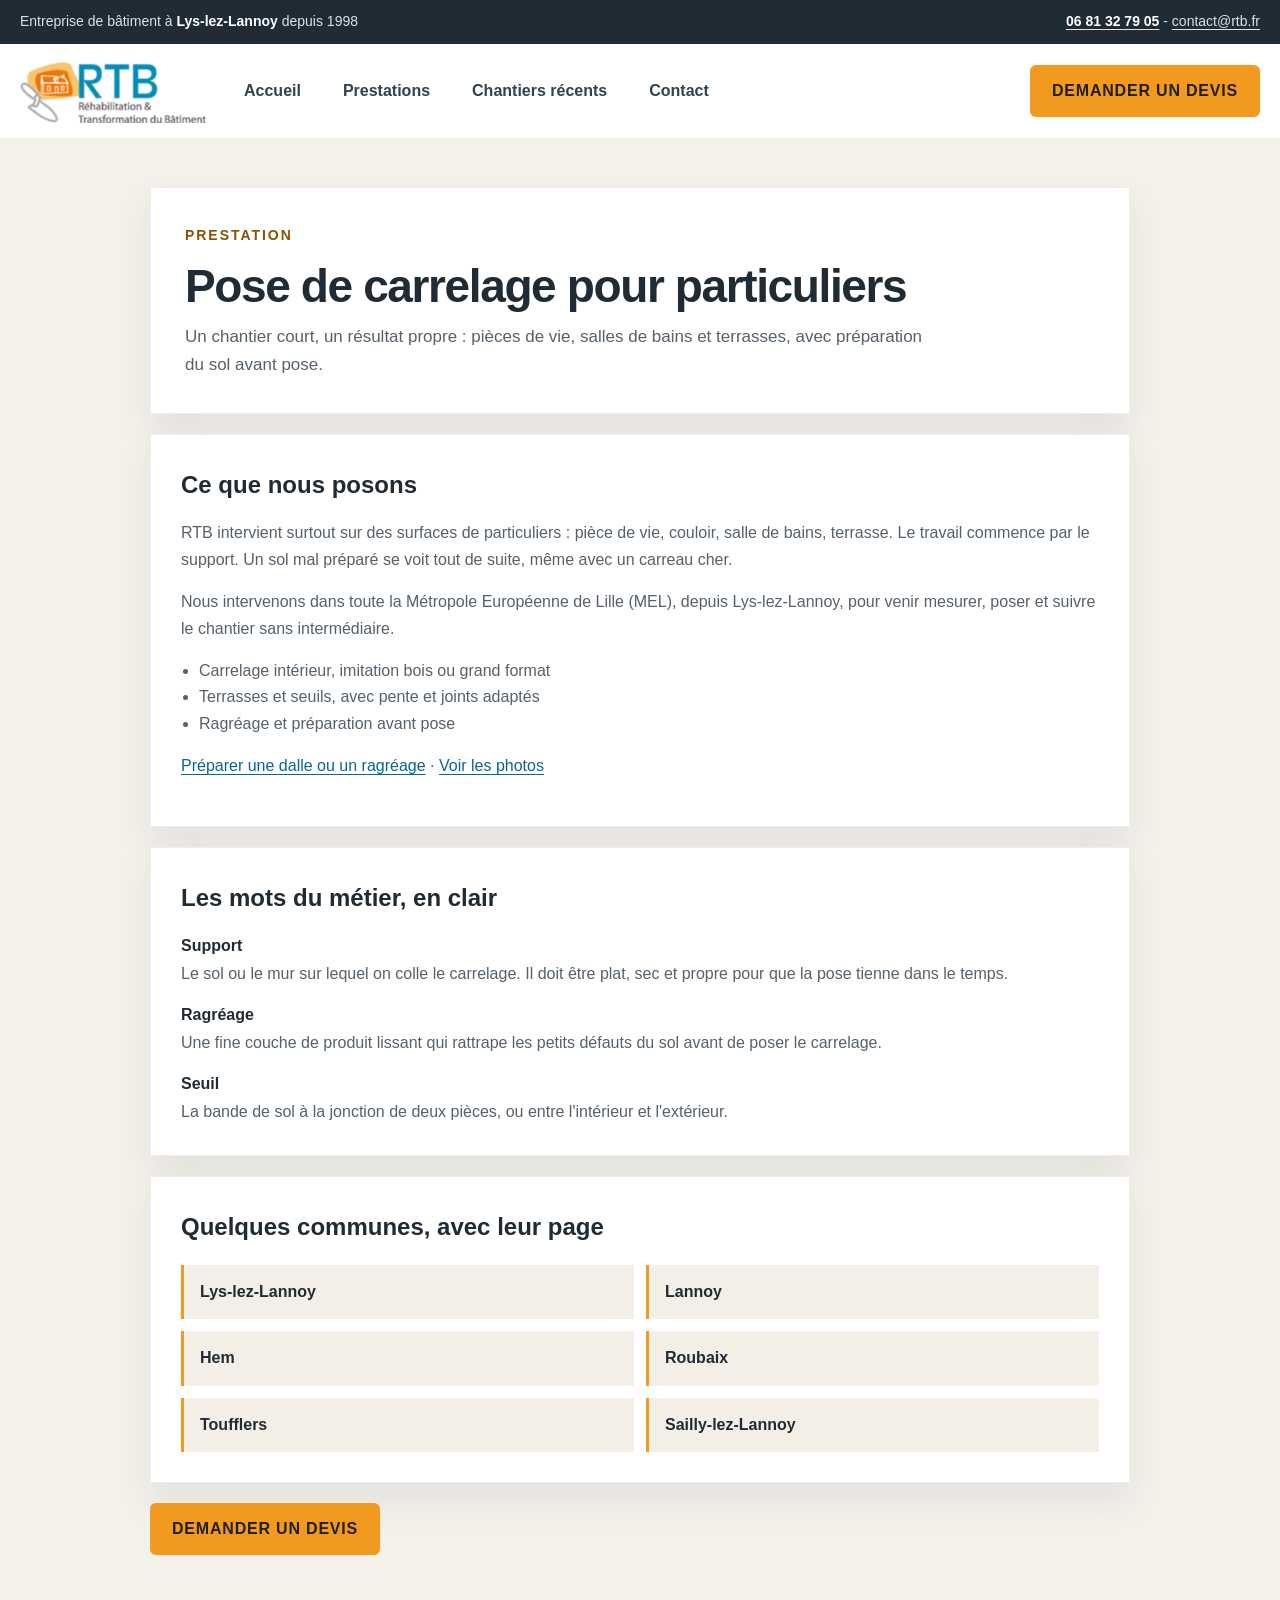
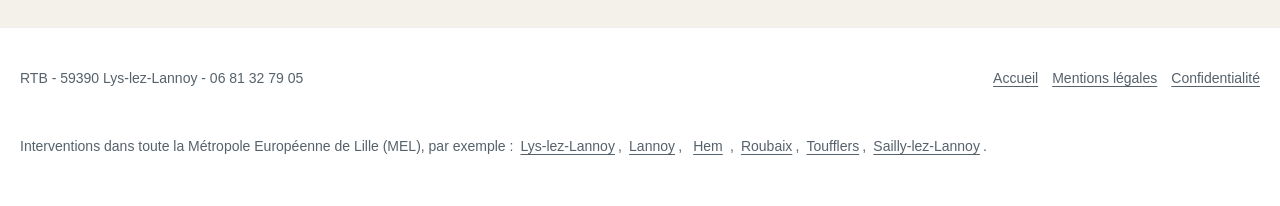
==== commit 2798c466: "Service area: state that RTB works across the whole MEL, keep listed communes as local-page examples" ====
--- a/carrelage.html
+++ b/carrelage.html
@@ -1,4 +1,4 @@
-﻿<!DOCTYPE html>
+<!DOCTYPE html>
 <html lang="fr">
 <head>
     <meta charset="UTF-8">
@@ -42,7 +42,8 @@
         {"@type":"City","name":"Hem"},
         {"@type":"City","name":"Roubaix"},
         {"@type":"City","name":"Toufflers"},
-        {"@type":"City","name":"Sailly-lez-Lannoy"}
+        {"@type":"City","name":"Sailly-lez-Lannoy"},
+        { "@type": "AdministrativeArea", "name": "Métropole Européenne de Lille" }
       ]
     }
     </script>
@@ -91,7 +92,7 @@
                         <section class="card">
                 <h2>Ce que nous posons</h2>
                 <p>RTB intervient surtout sur des surfaces de particuliers : pièce de vie, couloir, salle de bains, terrasse. Le travail commence par le support. Un sol mal préparé se voit tout de suite, même avec un carreau cher.</p>
-                <p>Nous restons sur un rayon proche autour de Lys-lez-Lannoy pour venir mesurer, poser et suivre le chantier sans intermédiaire.</p>
+                <p>Nous intervenons dans toute la Métropole Européenne de Lille (MEL), depuis Lys-lez-Lannoy, pour venir mesurer, poser et suivre le chantier sans intermédiaire.</p>
                 <ul>
                     <li>Carrelage intérieur, imitation bois ou grand format</li>
                     <li>Terrasses et seuils, avec pente et joints adaptés</li>
@@ -111,7 +112,7 @@
                 </dl>
             </section>
             <section class="card">
-                <h2>Communes proches</h2>
+                <h2>Quelques communes, avec leur page</h2>
                 <div class="related-grid">
                     <a href="lys-lez-lannoy.html">Lys-lez-Lannoy</a>
                     <a href="lannoy.html">Lannoy</a>
@@ -135,13 +136,12 @@
                 <a href="politique-confidentialite.html">Confidentialité</a>
             </div>
             <div class="footer-zones">
-                Interventions : <a href="lys-lez-lannoy.html">Lys-lez-Lannoy</a>,
+                Interventions dans toute la Métropole Européenne de Lille (MEL), par exemple : <a href="lys-lez-lannoy.html">Lys-lez-Lannoy</a>,
                 <a href="lannoy.html">Lannoy</a>,
                 <a href="hem.html">Hem</a>,
                 <a href="roubaix.html">Roubaix</a>,
                 <a href="toufflers.html">Toufflers</a>,
-                <a href="sailly-lez-lannoy.html">Sailly-lez-Lannoy</a>
-                et la Métropole Européenne de Lille (MEL).
+                <a href="sailly-lez-lannoy.html">Sailly-lez-Lannoy</a>.
             </div>
         </div>
     </footer>
--- a/ux.css
+++ b/ux.css
@@ -179,3 +179,16 @@
     body.has-mobile-bar .footer { padding-bottom: 2rem; }
     body.has-mobile-bar .scroll-top { bottom: 1rem; }
 }
+
+/* Formulaire : les messages restent visibles sous l'en-tete collant lors du deplacement du focus. */
+.form-success,
+.form-summary,
+.form-alert {
+    scroll-margin-top: 7rem;
+    scroll-margin-bottom: 6rem;
+}
+
+select,
+select option {
+    font-size: 1rem;
+}
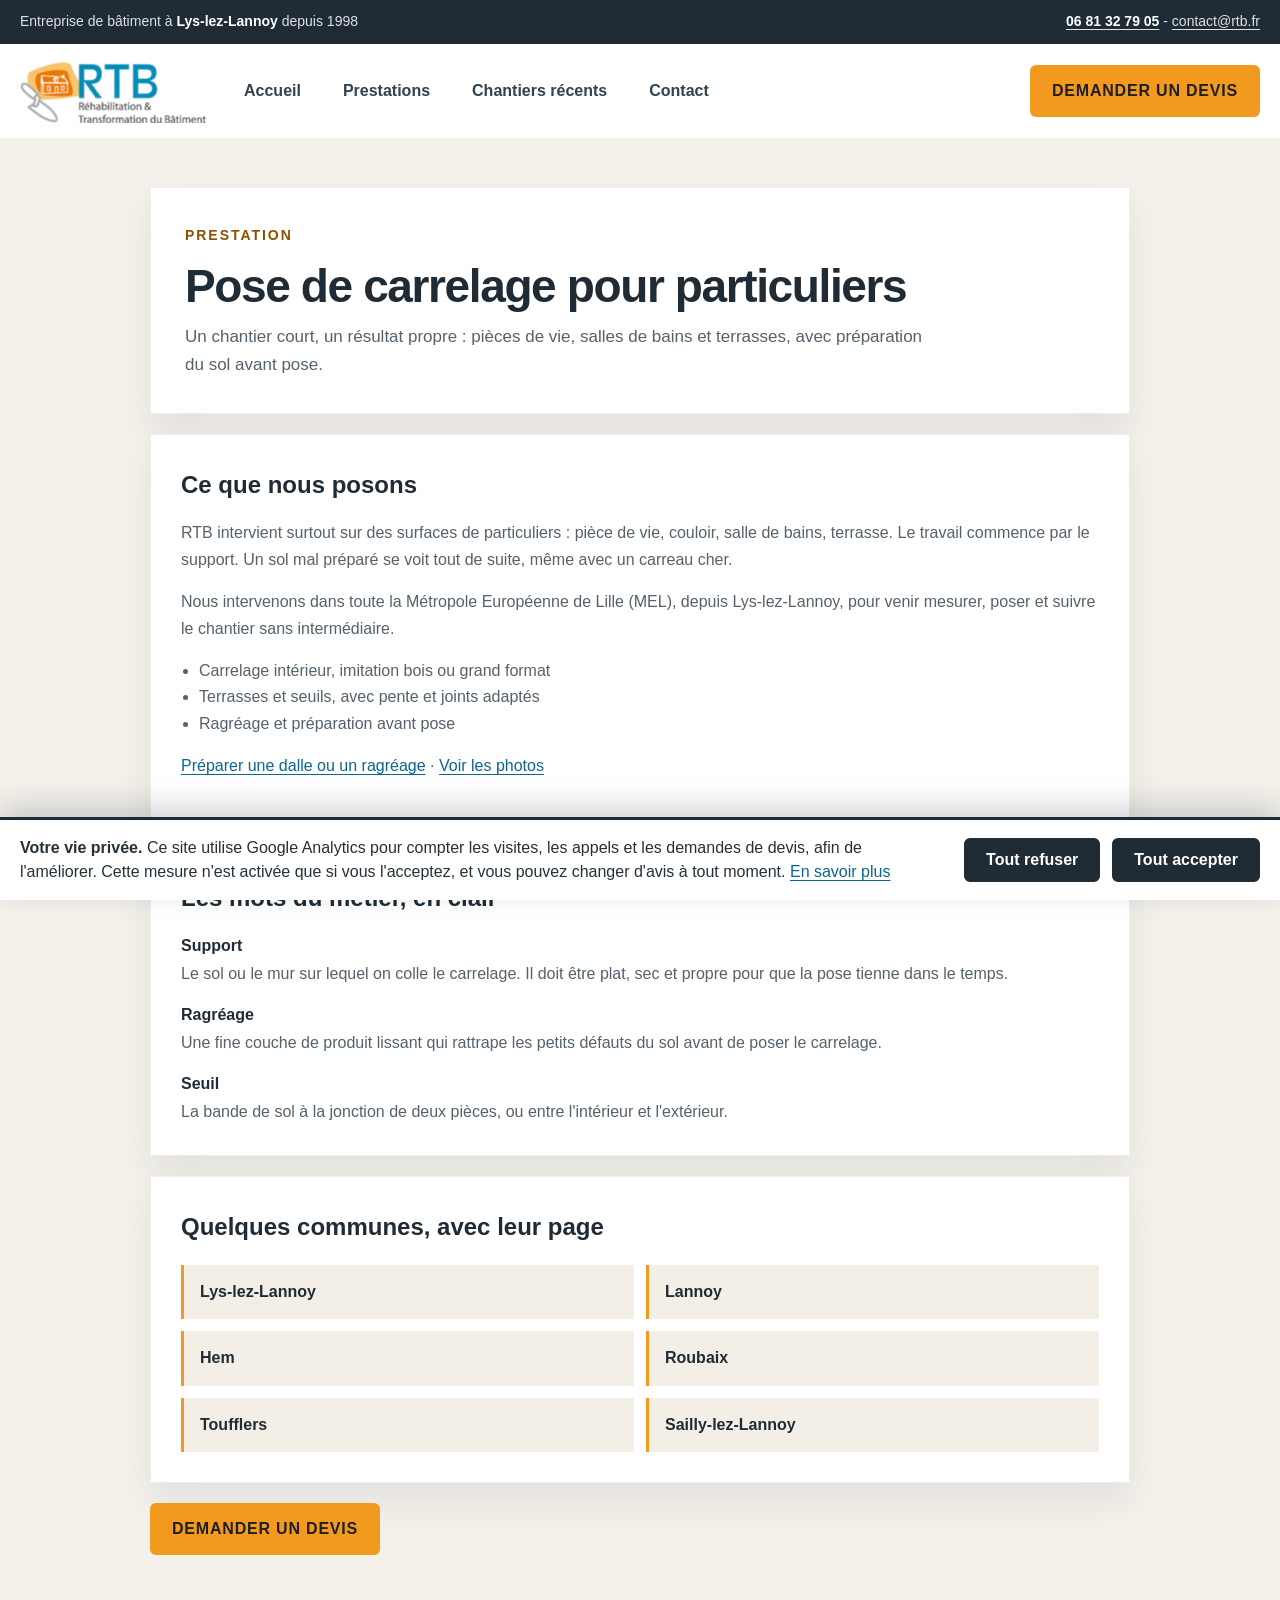
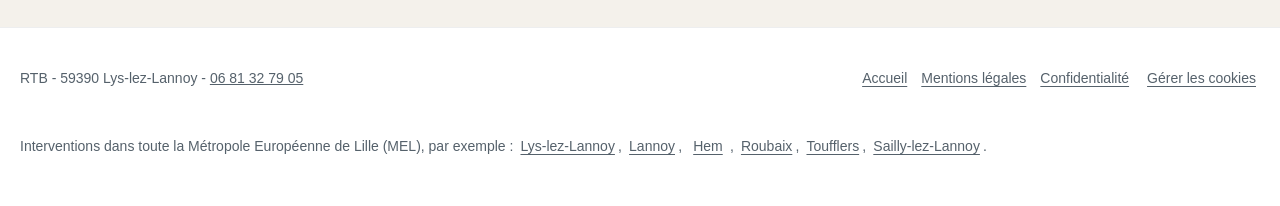
==== commit d7f490ad: "Show Google review ages and make footer phone numbers callable." ====
--- a/carrelage.html
+++ b/carrelage.html
@@ -2,6 +2,11 @@
 <html lang="fr">
 <head>
     <meta charset="UTF-8">
+    <meta http-equiv="Content-Security-Policy" content="upgrade-insecure-requests">
+    <script>
+        // Safari signale « non sécurisé » une page ou un formulaire en http. Sur le vrai domaine, on passe en https (pas en local).
+        if (location.protocol === "http:" && /^(www\.)?rtb\.fr$/i.test(location.hostname)) location.replace("https://rtb.fr" + location.pathname + location.search + location.hash);
+    </script>
     <meta name="viewport" content="width=device-width, initial-scale=1.0">
     <title>Carrelage à Lys-lez-Lannoy et dans la métropole de Lille | RTB</title>
     <meta name="description" content="Pose de carrelage intérieur et terrasse à Lys-lez-Lannoy. Préparation du support, ragréage et finitions. Devis gratuit, rappel sous 48 h.">
@@ -129,7 +134,7 @@
     </main>
     <footer class="site-footer">
         <div class="container footer-inner">
-            <div>RTB - 59390 Lys-lez-Lannoy - 06 81 32 79 05</div>
+            <div>RTB - 59390 Lys-lez-Lannoy - <a href="tel:0681327905">06 81 32 79 05</a></div>
             <div class="footer-links">
                 <a href="index.html">Accueil</a>
                 <a href="mentions-legales.html">Mentions légales</a>
--- a/site.css
+++ b/site.css
@@ -227,6 +227,7 @@
     font-size: 0.875rem;
 }
 .footer-zones a { text-decoration: underline; }
+.site-footer a[href^="tel"] { text-decoration: underline; }
 
 @media (max-width: 1180px) {
     .menu-toggle { display: inline-flex; align-items: center; justify-content: center; margin-left: 0; }
--- a/ux.css
+++ b/ux.css
@@ -103,6 +103,66 @@
 .glossary dt:first-child { margin-top: 0; }
 .glossary dd { margin: 0.125rem 0 0; color: #55616b; font-size: 1rem; }
 
+/* ---------- Bandeau cookies (consentement) ---------- */
+.cookie-banner {
+    position: fixed;
+    left: 0;
+    right: 0;
+    bottom: 0;
+    z-index: 90;
+    max-height: 80vh;
+    overflow: auto;
+    padding: 1rem max(1rem, env(safe-area-inset-right)) calc(1rem + env(safe-area-inset-bottom)) max(1rem, env(safe-area-inset-left));
+    background: #fff;
+    color: #24313a;
+    border-top: 3px solid #1f2b35;
+    box-shadow: 0 -10px 30px rgba(27, 39, 49, 0.2);
+}
+.cookie-banner[hidden] { display: none; }
+.cookie-banner-inner {
+    width: min(1240px, 100%);
+    margin: 0 auto;
+    display: flex;
+    flex-wrap: wrap;
+    align-items: center;
+    justify-content: space-between;
+    gap: 1rem 1.5rem;
+}
+.cookie-banner-text { flex: 1 1 26rem; margin: 0; font-size: 1rem; line-height: 1.5; }
+.cookie-banner-text a { color: #0a6590; text-decoration: underline; text-underline-offset: 0.18em; }
+.cookie-actions { display: flex; flex: 0 1 auto; flex-wrap: wrap; gap: 0.75rem; }
+/* « Tout refuser » et « Tout accepter » ont exactement le même aspect (recommandation CNIL). */
+.cookie-btn {
+    min-width: 8.5rem;
+    min-height: 2.75rem;
+    padding: 0 1.25rem;
+    border: 2px solid #1f2b35;
+    border-radius: 6px;
+    background: #1f2b35;
+    color: #fff;
+    font: inherit;
+    font-weight: 800;
+    cursor: pointer;
+}
+.cookie-btn:hover { background: #314250; }
+.cookie-link {
+    display: inline-flex;
+    align-items: center;
+    min-height: 2.75rem;
+    padding: 0 0.25rem;
+    border: 0;
+    background: none;
+    color: inherit;
+    font: inherit;
+    text-decoration: underline;
+    text-underline-offset: 0.18em;
+    cursor: pointer;
+}
+@media (max-width: 760px) {
+    .cookie-actions { width: 100%; }
+    .cookie-btn { flex: 1 1 0; }
+}
+
 /* ---------- Utilitaires ---------- */
 .sr-only {
     position: absolute;
